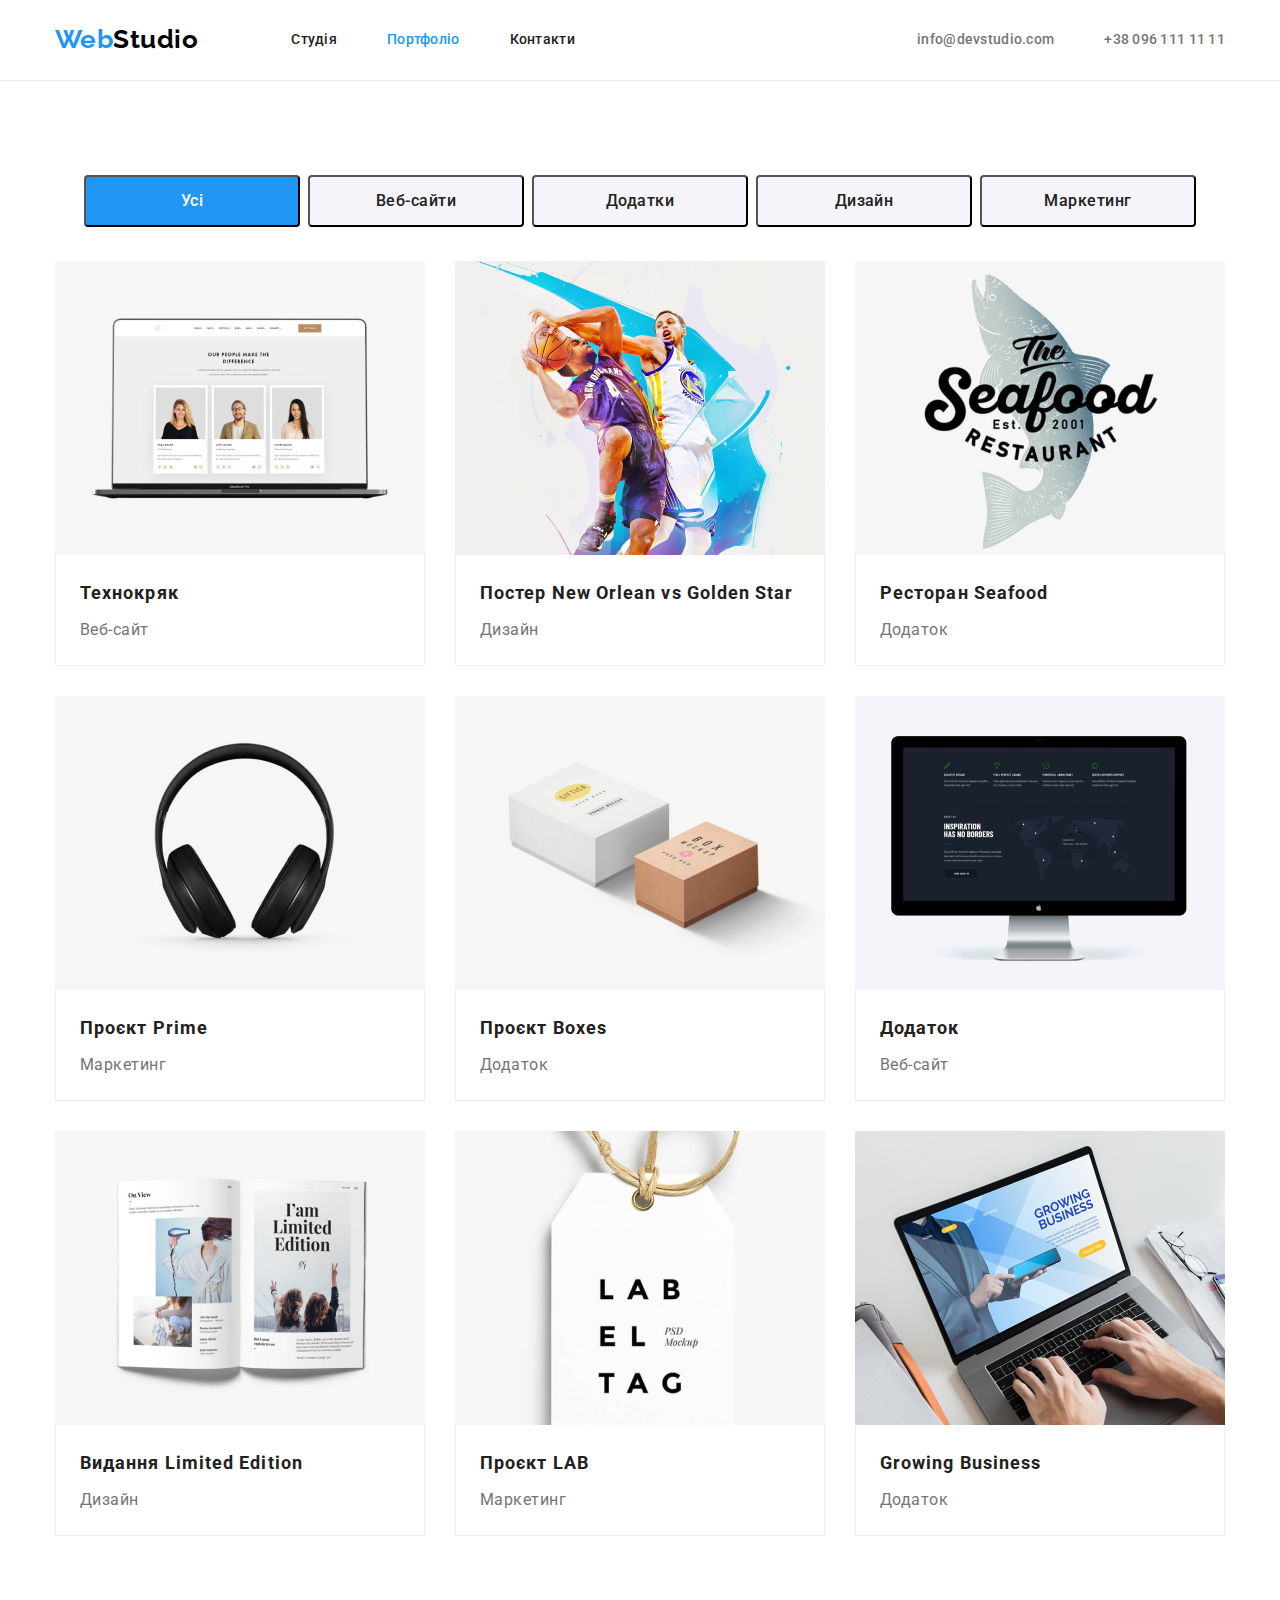
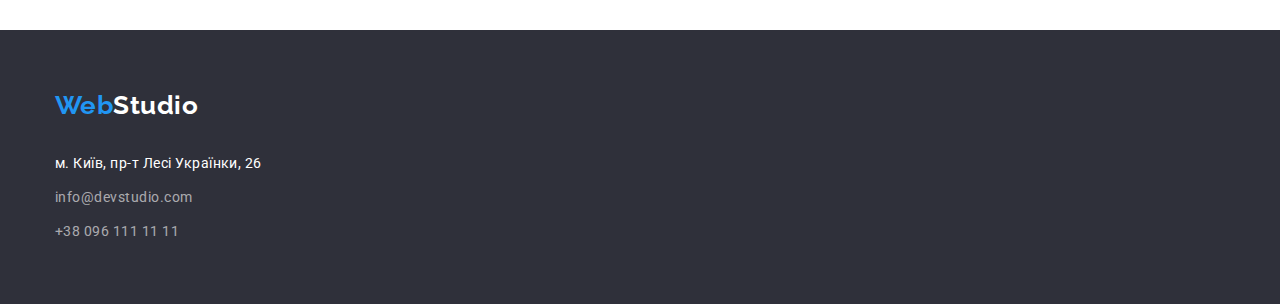
==== portfolio.html @ 1deeca73 "Initial commit" ====
<!DOCTYPE html>
<html lang="en">
  <head>
    <meta charset="UTF-8" />
    <meta http-equiv="X-UA-Compatible" content="IE=edge" />
    <meta name="viewport" content="width=device-width, initial-scale=1.0" />
    <title>WebStudio</title>
    <link
      href="https://fonts.googleapis.com/css2?family=Raleway:wght@700&family=Roboto:wght@400;500;700;900&display=swap"
      rel="stylesheet"
    />
    <link
      rel="stylesheet"
      href="https://cdnjs.cloudflare.com/ajax/libs/modern-normalize/1.1.0/modern-normalize.min.css"
    />
    <link rel="stylesheet" href="./css/styles.css" />
  </head>
  <body>
    <!-- шапка сайту -->
    <header class="page-header">
      <div class="container main-nav">
        <a href="./index.html" class="logo"><span>Web</span>Studio</a>
        <nav>
          <ul class="site-nav">
            <li class="item"><a href="./index.html" class="link">Студія</a></li>
            <li class="item"><a href="./portfolio.html" class="link current">Портфоліо</a></li>
            <li class="item"><a href="" class="link">Контакти</a></li>
          </ul>
        </nav>

        <ul class="auth-nav">
          <li class="item"><a href="info@devstudio.com" class="link">info@devstudio.com</a></li>
          <li class="item"><a href="tel:+380961111111" class="link">+38 096 111 11 11</a></li>
        </ul>
      </div>
    </header>

    <!--основний контент-->
    <main>
      <!-- Наші проекти -->
      <section class="project">
        <div class="container">
          <ul class="button-group">
            <li class="item"><button type=" button" class="primery button">Усі</button></li>
            <li class="item"><button type=" button" class="secondary button">Веб-сайти</button></li>
            <li class="item"><button type=" button" class="secondary button">Додатки</button></li>
            <li class="item"><button type=" button" class="secondary button">Дизайн</button></li>
            <li class="item"><button type=" button" class="secondary button">Маркетинг</button></li>
          </ul>
          <h1 class="visually-hidden">Наші проекти</h1>
          <ul class="portfolio">
            <li class="element">
              <a class="link-image" href="">
                <img src="./images/people.jpg" alt="Ноубук з представниками" width="370" />
                <div class="line">
                  <h2 class="examples">Технокряк</h2>
                  <p class="type">Веб-сайт</p>
                </div>
              </a>
            </li>
            <li class="element">
              <a class="link-image" href="">
                <img src="./images/basketball.jpg" alt="Гравці баскетболу" width="370" />
                <div class="line">
                  <h2 class="examples">Постер New Orlean vs Golden Star</h2>
                  <p class="type">Дизайн</p>
                </div>
              </a>
            </li>
            <li class="element">
              <a class="link-image" href="">
                <img src="./images/seafood.jpg" alt="логотип ресторану" width="370" />
                <div class="line">
                  <h2 class="examples">Ресторан Seafood</h2>
                  <p class="type">Додаток</p>
                </div>
              </a>
            </li>
            <li class="element">
              <a class="link-image" href="">
                <img src="./images/pods.jpg" alt="Навушники" width="370" />
                <div class="line">
                  <h2 class="examples">Проєкт Prime</h2>
                  <p class="type">Маркетинг</p>
                </div>
              </a>
            </li>
            <li class="element">
              <a class="link-image" href="">
                <img src="./images/boxe.jpg" alt="дві коробки різного кольоро" width="370" />
                <div class="line">
                  <h2 class="examples">Проєкт Boxes</h2>
                  <p class="type">Додаток</p>
                </div>
              </a>
            </li>
            <li class="element">
              <a class="link-image" href="">
                <img src="./images/monitor.jpg" alt="Монітор" width="370" />
                <div class="line">
                  <h2 class="examples">Додаток</h2>
                  <p class="type">Веб-сайт</p>
                </div>
              </a>
            </li>
            <li class="element">
              <a class="link-image" href="">
                <img src="./images/magazine.jpg" alt="Журнал" width="370" />
                <div class="line">
                  <h2 class="examples">Видання Limited Edition</h2>
                  <p class="type">Дизайн</p>
                </div>
              </a>
            </li>
            <li class="element">
              <a class="link-image" href="">
                <img src="./images/sticker.jpg" alt="Етикетка" width="370" />
                <div class="line">
                  <h2 class="examples">Проєкт LAB</h2>
                  <p class="type">Маркетинг</p>
                </div>
              </a>
            </li>
            <li class="element">
              <a class="link-image" href="">
                <img src="./images/note.jpg" alt="Людина друкує по клавіатурі" width="370" />
                <div class="line">
                  <h2 class="examples">Growing Business</h2>
                  <p class="type">Додаток</p>
                </div>
              </a>
            </li>
          </ul>
        </div>
      </section>
    </main>

    <!--Футер-->
    <footer>
      <div class="container">
        <a href="./index.html" class="logo"
          ><span class="right-accent">Web</span><span class="left-accent">Studio</span></a
        >

        <address>
          <ul class="navigation">
            <li>
              <a
                class="nav-map"
                href="https://www.google.com/maps/place/бульвар+Лесі+Українки,+26,+Київ,+02000/@50.4263585,30.5368194,17z/data=!4m5!3m4!1s0x40d4cf0e033ecbe9:0x57a4dffefec77da0!8m2!3d50.4265807!4d30.5383858?hl=uk"
                target="_blank"
                rel="noopener noreferrer"
                >м. Київ, пр-т Лесі Українки, 26</a
              >
            </li>
            <li>
              <a class="nav-auth" href="info@devstudio.com">info@devstudio.com</a>
            </li>
            <li>
              <a class="nav-auth" href="+380961111111">+38 096 111 11 11</a>
            </li>
          </ul>
        </address>
      </div>
    </footer>
  </body>
</html>
---- css/styles.css ----
:root {
  --primery-text-color: #757575;
  --title-text-color: #212121;
  --accent-color: #2196f3;
  --primery-bg-color: #ffffff;
  --main-text-color: #ffffff;
}
body {
  background-color: var(--primery-bg-color);
  color: var(--primery-text-color);
  font-family: Roboto, sans-serif;
  letter-spacing: 0.03em;
}

h1,
h2,
h3,
h4,
h5,
h6,
p {
  margin: 0;
}

img {
  display: block;
}

ul {
  list-style: none;
  padding: 0;
  margin: 0;
}

/* logo */
.logo {
  color: #000000;
  font-family: Raleway;
  font-weight: 700;
  font-size: 26px;
  line-height: 1.2;
  text-decoration: none;
}

span {
  color: #2196f3;
}

.container {
  width: 1200px;
  margin-left: auto;
  margin-right: auto;
  padding-left: 15px;
  padding-right: 15px;
}

.page-header {
  border-bottom: 1px solid #ececec;
}

.main-nav {
  display: flex;
  align-items: center;
}

/* site nav */
.site-nav {
  display: flex;
  margin-left: 93px;
}

.site-nav .item {
  /* background-color: tomato; */
}

.site-nav .item + .item {
  margin-left: 50px;
}

/* .site-nav .item:not(:last-child) {
  margin-right: 50px;
} */

.site-nav .link {
  display: block;

  padding-top: 32px;
  padding-bottom: 32px;

  color: var(--title-text-color);
  font-weight: 500;
  font-size: 14px;
  line-height: 1.14;
  letter-spacing: 0.02em;
  text-decoration: none;
}

.site-nav .link:hover,
.site-nav .link:focus {
  color: var(--accent-color);
}

.site-nav .link.current {
  color: var(--accent-color);
}

/* auth-nav */
.auth-nav {
  display: flex;
  margin-left: auto;
}

.auth-nav .item + .item {
  margin-left: 50px;
}

.auth-nav .link {
  display: block;

  padding-top: 32px;
  padding-bottom: 32px;

  color: var(--primery-text-color);

  font-weight: 500;
  font-size: 14px;
  line-height: 1.14;
  letter-spacing: 0.02em;
  text-decoration: none;
}

.auth-nav .link:hover,
.auth-nav .link:focus {
  color: var(--accent-color);
}

/* hero */
.hero-title {
  margin-bottom: 30px;

  color: var(--main-text-color);

  font-weight: 900;
  font-size: 44px;
  line-height: 1.36;
  letter-spacing: 0.06em;
  text-transform: uppercase;
}

.hero {
  padding-top: 200px;
  padding-bottom: 200px;

  background-color: #2f303a;
  text-align: center;
}

/* .section {
  margin-top: 94px;
} */

/* section */
.section-title {
  margin-top: 0;
  margin-bottom: 0;
  padding-top: 94px;
  padding-bottom: 50px;

  color: var(--title-text-color);
  font-weight: 700;
  font-size: 36px;
  line-height: 1.16;
  text-align: center;
}

.visually-hidden {
  position: absolute;
  width: 1px;
  height: 1px;
  margin: -1px;
  border: 0;
  padding: 0;
  white-space: nowrap;
  clip-path: inset(100%);
  clip: rect(0 0 0 0);
  overflow: hidden;
}

/* features */

.features {
  display: flex;
}

.features .item + .item {
  margin-left: 30px;
}

.features .item {
  width: 270px;
}
.features .title {
  margin-top: 0;
  margin-bottom: 10px;

  padding-top: 94px;

  color: var(--title-text-color);
  font-weight: 700;
  font-size: 14px;
  line-height: 1.14;
}

.features .text {
  margin-top: 0;
  margin-bottom: 0;

  font-weight: 400;
  font-size: 14px;
  line-height: 1.71;
}

/* about */

.about {
  display: flex;
}

.about .item + .item {
  margin-left: 30px;
}

/* members */
.members {
  background-color: #f5f4fa;
  margin-top: 94px;
}

/* team */

.team {
  display: flex;
  padding-bottom: 94px;
}

.team .item + .item {
  margin-left: 30px;
}

.team .team-title {
  margin-top: 30px;
  margin-bottom: 0;

  color: var(--title-text-color);
  font-weight: 500;
  font-size: 16px;
  line-height: 1.19;

  text-align: center;
}

.team .proff {
  margin-top: 10px;
  margin-bottom: 0;

  font-weight: 400;
  font-size: 16px;
  line-height: 1.9;

  text-align: center;
}

/* button */
.button {
  display: inline-block;
  padding: 11px 32px;
  min-width: 216px;

  text-align: center;
  border-radius: 4px;
  color: var(--main-text-color);
  cursor: pointer;
}

.main.button:hover,
.main.button:focus {
  color: #000000;
  background-color: #188ce8;
}

.main.button {
  background-color: var(--accent-color);

  font-family: inherit;
  font-weight: 700;
  font-size: 16px;
  line-height: 1.9;
  letter-spacing: 0.06em;
}

/* footer */

/* футер */
footer {
  background-color: #2f303a;

  padding-top: 60px;
  padding-bottom: 60px;

  font-weight: 400;
  font-size: 14px;
  line-height: 1.71;
}

.logo-footer {
  color: #ffffff;

  font-family: Raleway;
  font-weight: 700;
  font-size: 26px;
  line-height: 1.2;
  text-decoration: none;
}

.right-accent {
  color: #2196f3;
}

.left-accent {
  color: #ffffff;
}

.nav-map:hover,
.nav-map:focus {
  color: var(--accent-color);
}

.navigation .nav-map {
  display: inline-block;

  margin-top: 30px;
  margin-bottom: 0;

  font-style: normal;
  font-weight: 400;
  font-size: 14px;
  line-height: 1.71;

  color: #ffffff;
  text-decoration: none;
}

.navigation .nav-auth {
  display: inline-block;

  margin-top: 10px;
  margin-bottom: 0;

  font-style: normal;
  font-weight: 400;
  font-size: 14px;
  line-height: 1.71;

  color: rgba(255, 255, 255, 0.6);
  text-decoration: none;
}
.nav-map:hover,
.nav-map:focus {
  color: var(--accent-color);
}

.nav-auth:hover,
.nav-auth:focus {
  color: var(--accent-color);
}

/* стилі для portfolio */

.button-group {
  display: flex;
  padding-bottom: 34px;
  justify-content: center;
}

.button-group .item + .item {
  margin-left: 8px;
}

.primery.button {
  background-color: var(--accent-color);
  font-family: inherit;
  font-weight: 500;
  font-size: 16px;
  line-height: 1.62;

  letter-spacing: 0.03em;
}

.secondary.button {
  background-color: #f5f4fa;
  font-weight: 500;
  font-size: 16px;
  line-height: 1.62;

  letter-spacing: 0.03em;

  color: var(--title-text-color);
}

.primery.button:hover,
.primery.button:focus {
  color: #000000;
}

.secondary.button:hover,
.secondary.button:focus {
  background-color: var(--accent-color);
  color: #ffffff;
}

.project {
  padding-top: 94px;
}

.project .examples {
  margin-top: 0;

  color: var(--title-text-color);

  font-weight: 700;
  font-size: 18px;
  line-height: 2;

  letter-spacing: 0.06em;
}

.project .type {
  margin-top: 4px;
  margin-bottom: 0;

  font-weight: 400;
  font-size: 16px;
  line-height: 1.88;

  color: #757575;
}

.link-image {
  text-decoration: none;
}

.portfolio {
  display: flex;
  flex-wrap: wrap;
  padding-bottom: 94px;
}

.element {
  width: 370px;

  margin-right: 30px;
  margin-bottom: 30px;
  justify-content: space-between;
}

.element:nth-child(3n) {
  margin-right: 0;
}

.element:nth-last-child(-n + 3) {
  margin-bottom: 0;
}

.line {
  padding-top: 20px;
  padding-bottom: 20px;
  padding-right: 24px;
  padding-left: 24px;

  border: 1px solid #eeeeee;
  border-top: none;
}
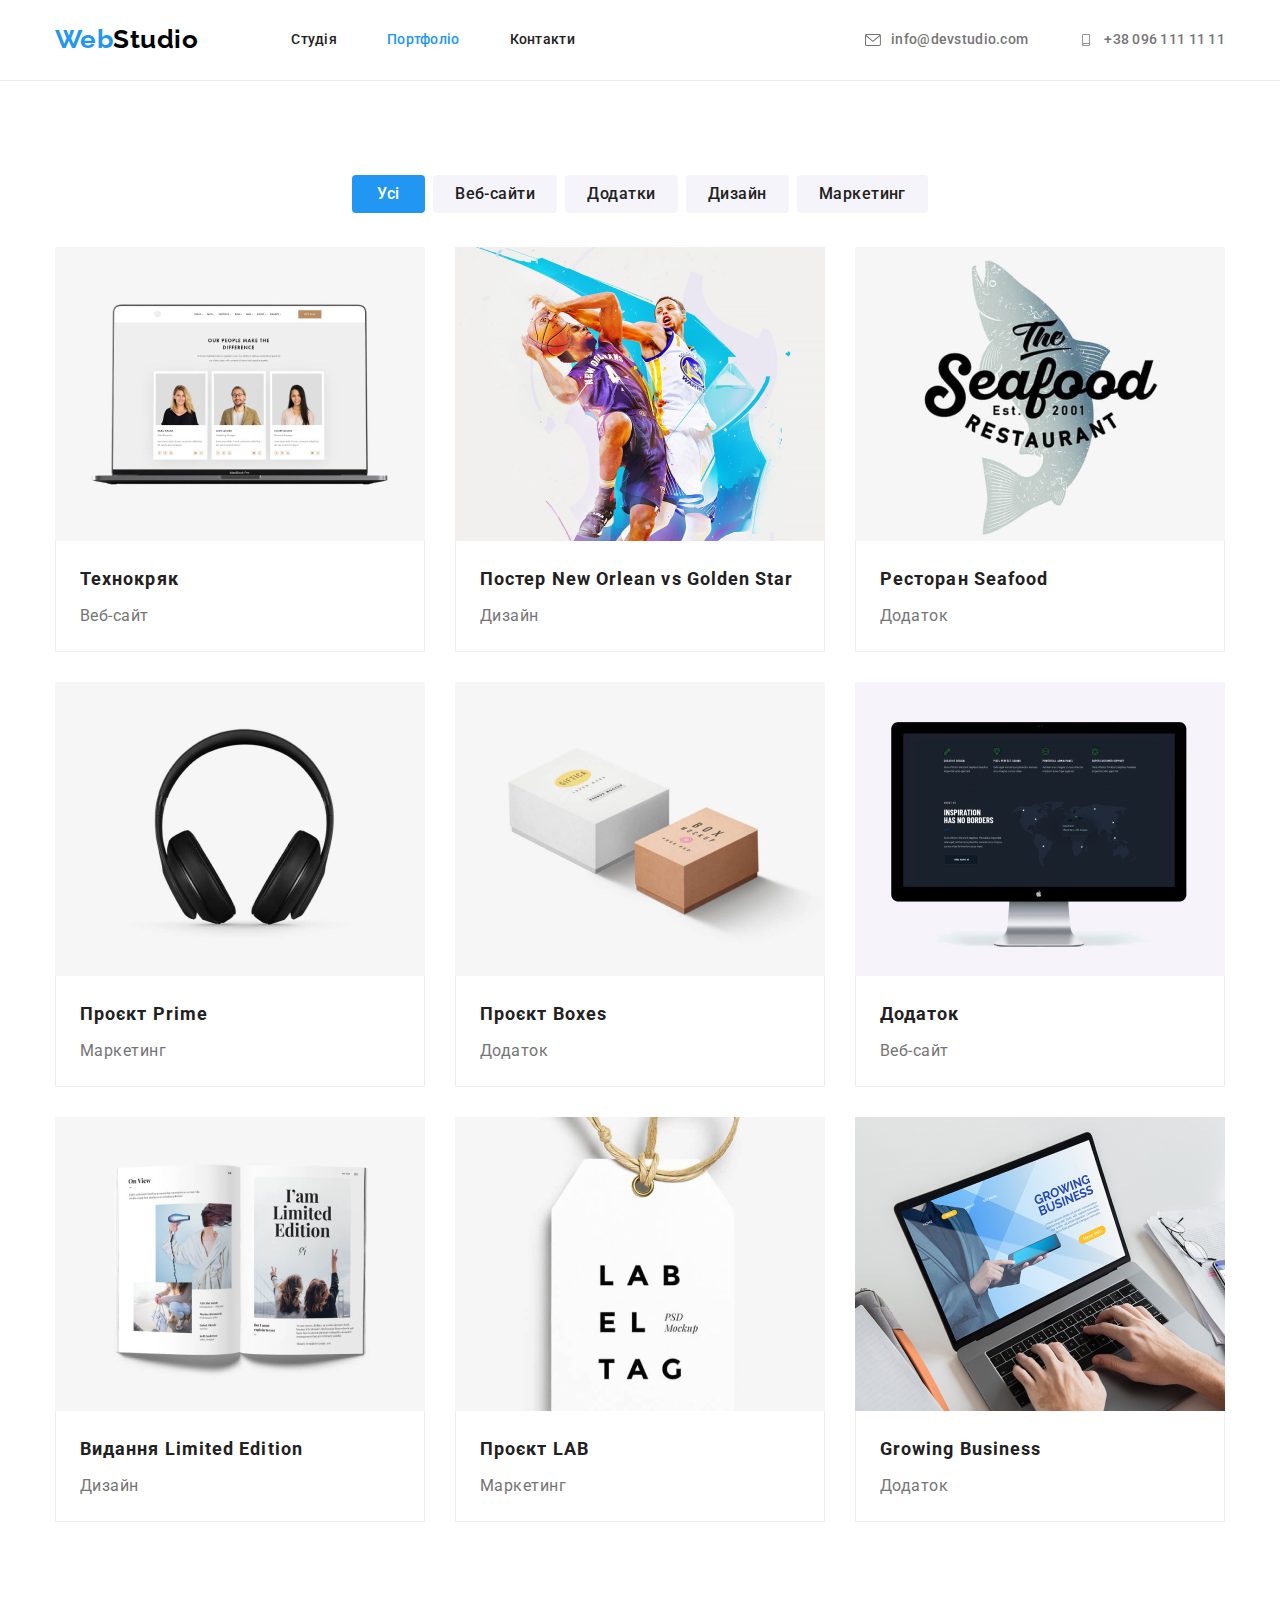
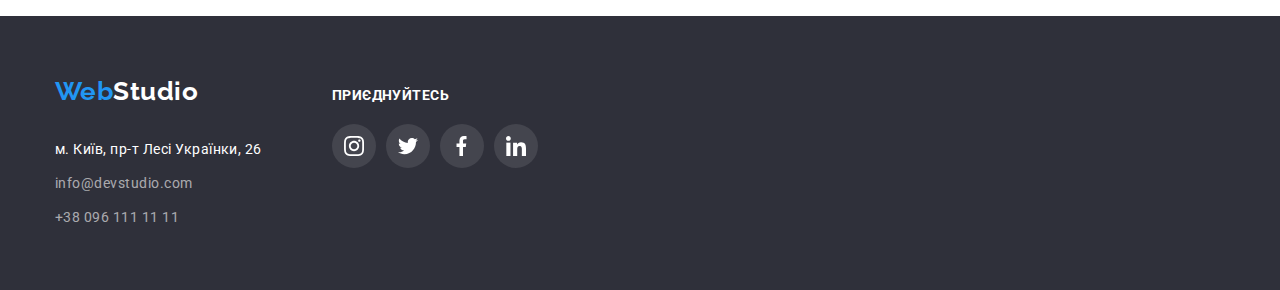
==== commit 540fd371: "add icon styles" ====
--- a/portfolio.html
+++ b/portfolio.html
@@ -29,9 +29,23 @@
         </nav>
 
         <ul class="auth-nav">
-          <li class="item"><a href="info@devstudio.com" class="link">info@devstudio.com</a></li>
-          <li class="item"><a href="tel:+380961111111" class="link">+38 096 111 11 11</a></li>
-        </ul>
+          <li class="item">
+            <a class="link" href="info@devstudio.com">
+              <svg class="auth-icon" width="16" height="12">
+                <use href="./images/symbol-defs.svg#icon-envelope"></use>
+              </svg>
+              info@devstudio.com
+            </a>
+          </li>
+          <li class="item">
+            <a class="link" href="tel:+380961111111">
+              <svg class="auth-icon" width="16" height="12">
+                <use href="./images/symbol-defs.svg#icon-smartphone"></use>
+              </svg>
+              +38 096 111 11 11
+            </a>
+          </li>
+        </ul> 
       </div>
     </header>
 
@@ -40,6 +54,7 @@
       <!-- Наші проекти -->
       <section class="project">
         <div class="container">
+          <h1 class="visually-hidden">Наші проекти</h1>
           <ul class="button-group">
             <li class="item"><button type=" button" class="primery button">Усі</button></li>
             <li class="item"><button type=" button" class="secondary button">Веб-сайти</button></li>
@@ -47,7 +62,6 @@
             <li class="item"><button type=" button" class="secondary button">Дизайн</button></li>
             <li class="item"><button type=" button" class="secondary button">Маркетинг</button></li>
           </ul>
-          <h1 class="visually-hidden">Наші проекти</h1>
           <ul class="portfolio">
             <li class="element">
               <a class="link-image" href="">
@@ -136,12 +150,12 @@
     </main>
 
     <!--Футер-->
-    <footer>
-      <div class="container">
-        <a href="./index.html" class="logo"
+     <footer>
+      <div class="container footer-wrapper">
+        <div>
+          <a href="./index.html" class="logo"
           ><span class="right-accent">Web</span><span class="left-accent">Studio</span></a
         >
-
         <address>
           <ul class="navigation">
             <li>
@@ -160,6 +174,65 @@
               <a class="nav-auth" href="+380961111111">+38 096 111 11 11</a>
             </li>
           </ul>
+        </div>
+
+          <div class="container-join">
+            <p class="text-join">Приєднуйтесь</p>
+            <ul class="join-list">
+                <li>
+                  <a
+                    class="join-link list"
+                    href="https://instagram.com"
+                    target="_blank"
+                    rel="noopener noreferrer"
+                    aria-label="Instagram"
+                  >
+                    <svg class="join-icon" width="20" height="20">
+                      <use href="./images/symbol-defs.svg#icon-instagram"></use>
+                    </svg>
+                  </a>
+                </li>
+                <li>
+                  <a
+                    class="join-link list"
+                    href="https://twitter.com"
+                    target="_blank"
+                    rel="noopener noreferrer"
+                    aria-label="Twitter"
+                  >
+                    <svg class="join-icon" width="20" height="20">
+                      <use href="./images/symbol-defs.svg#icon-twitter"></use>
+                    </svg>
+                  </a>
+                </li>
+                <li>
+                  <a
+                    class="join-link list"
+                    href="https://www.facebook.com"
+                    target="_blank"
+                    rel="noopener noreferrer"
+                    aria-label="Facebook"
+                  >
+                    <svg class="join-icon" width="20" height="20">
+                      <use href="./images/symbol-defs.svg#icon-Vector"></use>
+                    </svg>
+                  </a>
+                </li>
+                <li>
+                  <a
+                    class="join-link list"
+                    href="https://www.linkedin.com"
+                    target="_blank"
+                    rel="noopener noreferrer"
+                    aria-label="Facebook"
+                  >
+                    <svg class="join-icon" width="20" height="20">
+                      <use href="./images/symbol-defs.svg#icon-linkedin"></use>
+                    </svg>
+                  </a>
+                </li>
+              </ul>
+          </div>
         </address>
       </div>
     </footer>
--- a/css/styles.css
+++ b/css/styles.css
@@ -69,10 +69,6 @@
   margin-left: 93px;
 }
 
-.site-nav .item {
-  /* background-color: tomato; */
-}
-
 .site-nav .item + .item {
   margin-left: 50px;
 }
@@ -115,7 +111,7 @@
 }
 
 .auth-nav .link {
-  display: block;
+  display: flex;
 
   padding-top: 32px;
   padding-bottom: 32px;
@@ -127,6 +123,13 @@
   line-height: 1.14;
   letter-spacing: 0.02em;
   text-decoration: none;
+  align-items: center;
+}
+
+.auth-icon {
+  fill: currentColor;
+  cursor: pointer;
+  margin-right: 10px;
 }
 
 .auth-nav .link:hover,
@@ -137,9 +140,12 @@
 /* hero */
 .hero-title {
   margin-bottom: 30px;
+  margin-left: auto;
+  margin-right: auto;
+  width: 696px;
 
   color: var(--main-text-color);
-
+  min-width: 696px;
   font-weight: 900;
   font-size: 44px;
   line-height: 1.36;
@@ -148,23 +154,33 @@
 }
 
 .hero {
+  max-width: 1600px;
+  height: 600px;
+
+  margin-left: auto;
+  margin-right: auto;
   padding-top: 200px;
   padding-bottom: 200px;
 
-  background-color: #2f303a;
+  background-image: linear-gradient(to right, rgba(0, 0, 0, 0.4), rgba(0, 0, 0, 0.4)),
+    url(../images/bgfn.jpg);
+  background-size: cover;
+  background-position: center;
+  background-repeat: no-repeat;
+
+  background-color: #c4c4c4;
   text-align: center;
 }
 
-/* .section {
-  margin-top: 94px;
-} */
+.section {
+  padding-top: 94px;
+  padding-bottom: 94px;
+}
 
 /* section */
 .section-title {
   margin-top: 0;
-  margin-bottom: 0;
-  padding-top: 94px;
-  padding-bottom: 50px;
+  margin-bottom: 50px;
 
   color: var(--title-text-color);
   font-weight: 700;
@@ -187,24 +203,44 @@
 }
 
 /* features */
+.benefits {
+  padding-bottom: 0;
+}
 
 .features {
   display: flex;
 }
 
-.features .item + .item {
+.container-icon {
+  display: flex;
+  width: 270px;
+  height: 120px;
+  margin-top: 0;
+  margin-bottom: 30px;
+
+  background-color: #f5f4fa;
+  border-radius: 4px;
+  align-items: center;
+}
+
+.icon-features {
+  width: 70px;
+  height: 70px;
+  margin-right: 100px;
+  margin-left: 100px;
+}
+
+.features .item-features + .item-features {
   margin-left: 30px;
 }
 
-.features .item {
+.features .item-features {
   width: 270px;
 }
 .features .title {
   margin-top: 0;
   margin-bottom: 10px;
 
-  padding-top: 94px;
-
   color: var(--title-text-color);
   font-weight: 700;
   font-size: 14px;
@@ -226,25 +262,33 @@
   display: flex;
 }
 
-.about .item + .item {
+.about .item-descr + .item-descr {
   margin-left: 30px;
 }
 
 /* members */
 .members {
   background-color: #f5f4fa;
-  margin-top: 94px;
+  padding-top: 94px;
+  padding-bottom: 94px;
 }
 
 /* team */
 
 .team {
   display: flex;
-  padding-bottom: 94px;
-}
-
-.team .item + .item {
+}
+
+.team .item-people + .item-people {
   margin-left: 30px;
+}
+
+.item-people {
+  height: 428px;
+  background-color: #fff;
+  box-shadow: 0px 1px 3px rgba(0, 0, 0, 0.12), 0px 1px 1px rgba(0, 0, 0, 0.14),
+    0px 2px 1px rgba(0, 0, 0, 0.2);
+  border-radius: 0px 0px 4px 4px;
 }
 
 .team .team-title {
@@ -270,16 +314,49 @@
   text-align: center;
 }
 
+.socials-list {
+  display: flex;
+  justify-content: center;
+  align-items: center;
+  gap: 10px;
+}
+
+.socials-link {
+  display: flex;
+  align-items: center;
+  justify-content: center;
+
+  width: 44px;
+  height: 44px;
+
+  border-radius: 50%;
+  background-color: #fff;
+}
+
+.socials-icon {
+  fill: #afb1b8;
+}
+
+.socials-link:hover,
+.socials-link:focus {
+  background-color: var(--accent-color);
+}
+
+.socials-link:hover .socials-icon {
+  fill: #fff;
+}
+
 /* button */
 .button {
   display: inline-block;
-  padding: 11px 32px;
-  min-width: 216px;
+  padding: 6px 22px;
+  min-width: 73px;
 
   text-align: center;
   border-radius: 4px;
   color: var(--main-text-color);
   cursor: pointer;
+  border: none;
 }
 
 .main.button:hover,
@@ -298,6 +375,43 @@
   letter-spacing: 0.06em;
 }
 
+/* Постійні клієнти */
+
+.regular-customers {
+  display: flex;
+  justify-content: center;
+  align-items: center;
+  gap: 30px;
+}
+
+.regular-icon {
+  display: flex;
+  align-items: center;
+  justify-content: center;
+
+  width: 170px;
+  height: 92px;
+
+  color: #afb1b8;
+
+  border: 1px solid #afb1b8;
+  border-radius: 4px;
+}
+
+.regular-icon {
+  fill: #afb1b8;
+}
+
+.regular-icon:hover,
+.regular-icon:focus {
+  color: var(--accent-color);
+  border-color: var(--accent-color);
+}
+
+.customers-icon {
+  fill: currentColor;
+}
+
 /* footer */
 
 /* футер */
@@ -372,6 +486,55 @@
 .nav-auth:hover,
 .nav-auth:focus {
   color: var(--accent-color);
+}
+
+/* приєднайся */
+
+.footer-wrapper {
+  display: flex;
+  align-items: baseline;
+}
+
+.container-join {
+  margin-left: 70px;
+}
+
+.text-join {
+  font-style: normal;
+  font-weight: 700;
+  font-size: 14px;
+  line-height: 1.14;
+  letter-spacing: 0.03em;
+  text-transform: uppercase;
+
+  padding-bottom: 20px;
+
+  color: #ffffff;
+}
+
+.join-link {
+  display: flex;
+  align-items: center;
+  justify-content: center;
+
+  width: 44px;
+  height: 44px;
+
+  border-radius: 50%;
+  background: rgba(255, 255, 255, 0.1);
+}
+
+.join-list {
+  display: flex;
+  gap: 10px;
+}
+
+.join-icon {
+  fill: #fff;
+}
+
+.join-link:hover {
+  background-color: var(--accent-color);
 }
 
 /* стилі для portfolio */
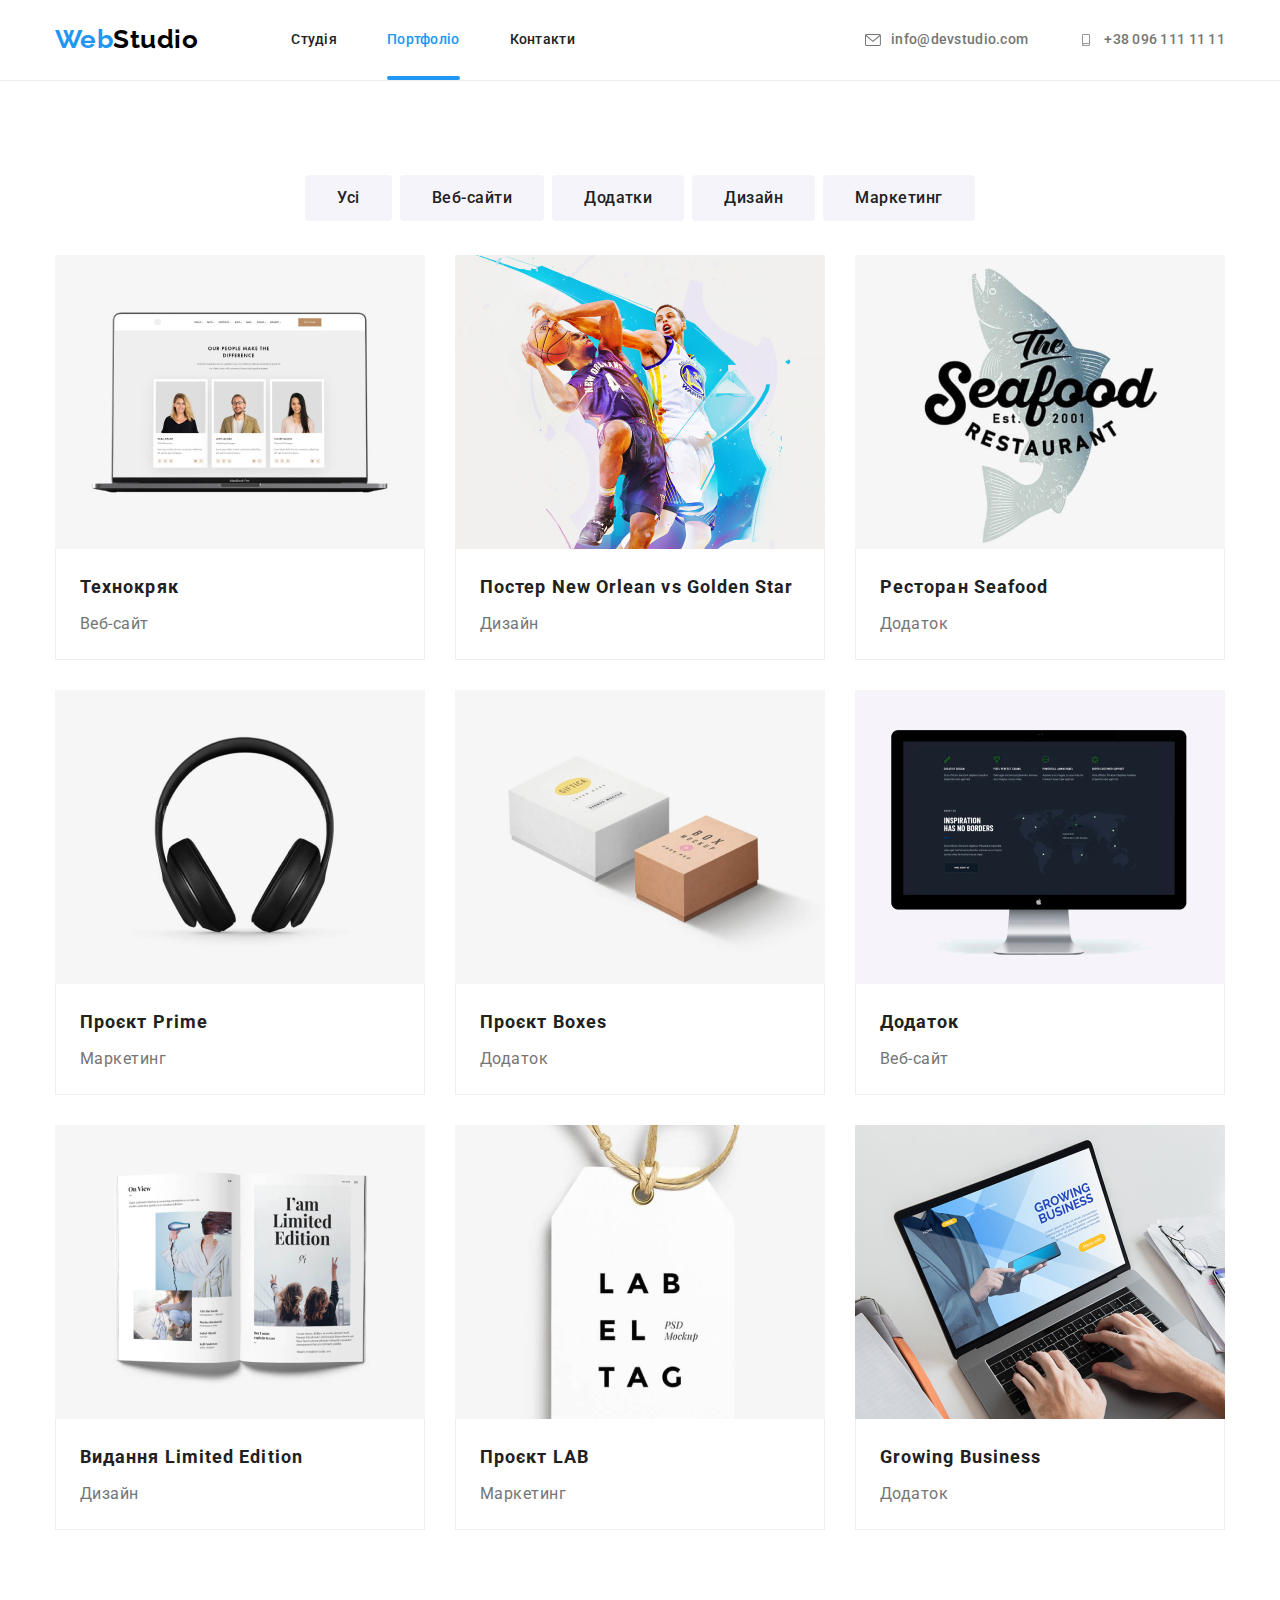
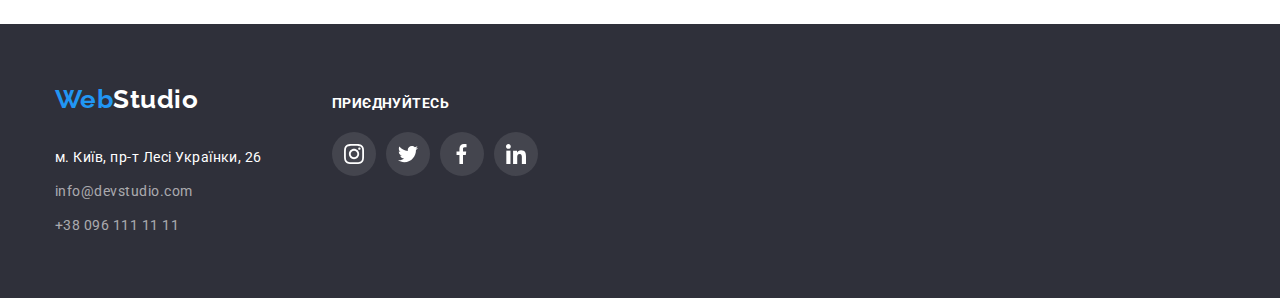
==== commit b5b19bbc: "add positions and animations styles" ====
--- a/portfolio.html
+++ b/portfolio.html
@@ -22,9 +22,15 @@
         <a href="./index.html" class="logo"><span>Web</span>Studio</a>
         <nav>
           <ul class="site-nav">
-            <li class="item"><a href="./index.html" class="link">Студія</a></li>
-            <li class="item"><a href="./portfolio.html" class="link current">Портфоліо</a></li>
-            <li class="item"><a href="" class="link">Контакти</a></li>
+            <li class="item">
+              <a href="./index.html" class="nav-link">Студія</a>
+            </li>
+            <li class="item">
+              <a href="./portfolio.html" class="nav-link current">Портфоліо</a>
+            </li>
+            <li class="item">
+              <a href="" class="nav-link">Контакти</a>
+            </li>
           </ul>
         </nav>
 
@@ -45,7 +51,7 @@
               +38 096 111 11 11
             </a>
           </li>
-        </ul> 
+        </ul>
       </div>
     </header>
 
@@ -57,15 +63,22 @@
           <h1 class="visually-hidden">Наші проекти</h1>
           <ul class="button-group">
             <li class="item"><button type=" button" class="primery button">Усі</button></li>
-            <li class="item"><button type=" button" class="secondary button">Веб-сайти</button></li>
-            <li class="item"><button type=" button" class="secondary button">Додатки</button></li>
-            <li class="item"><button type=" button" class="secondary button">Дизайн</button></li>
-            <li class="item"><button type=" button" class="secondary button">Маркетинг</button></li>
+            <li class="item"><button type=" button" class="primery button">Веб-сайти</button></li>
+            <li class="item"><button type=" button" class="primery button">Додатки</button></li>
+            <li class="item"><button type=" button" class="primery button">Дизайн</button></li>
+            <li class="item"><button type=" button" class="primery button">Маркетинг</button></li>
           </ul>
           <ul class="portfolio">
             <li class="element">
               <a class="link-image" href="">
-                <img src="./images/people.jpg" alt="Ноубук з представниками" width="370" />
+                <div class="portfolio-thumb">
+                  <img src="./images/people.jpg" alt="Ноубук з представниками" width="370" />
+                  <p class="text-port">
+                    Ресурс пропонує комплексні пропозиції з різним рівнем функціоналу та сервісів.
+                    Все це дозволить відвідувачу отримати вичерпні відомості про компанію чи
+                    приватну особу.
+                  </p>
+                </div>
                 <div class="line">
                   <h2 class="examples">Технокряк</h2>
                   <p class="type">Веб-сайт</p>
@@ -74,7 +87,17 @@
             </li>
             <li class="element">
               <a class="link-image" href="">
-                <img src="./images/basketball.jpg" alt="Гравці баскетболу" width="370" />
+                <div class="portfolio-thumb">
+                  <img src="./images/basketball.jpg" alt="Гравці баскетболу" width="370" />
+                  <div class="portfolio-descr">
+                    <p class="text-port">
+                      Ресурс пропонує комплексні пропозиції з різним рівнем функціоналу та сервісів.
+                      Все це дозволить відвідувачу отримати вичерпні відомості про компанію чи
+                      приватну особу.
+                    </p>
+                  </div>
+                </div>
+
                 <div class="line">
                   <h2 class="examples">Постер New Orlean vs Golden Star</h2>
                   <p class="type">Дизайн</p>
@@ -83,7 +106,16 @@
             </li>
             <li class="element">
               <a class="link-image" href="">
-                <img src="./images/seafood.jpg" alt="логотип ресторану" width="370" />
+                <div class="portfolio-thumb">
+                  <img src="./images/seafood.jpg" alt="логотип ресторану" width="370" />
+                  <div class="portfolio-descr">
+                    <p class="text-port">
+                      Ресурс пропонує комплексні пропозиції з різним рівнем функціоналу та сервісів.
+                      Все це дозволить відвідувачу отримати вичерпні відомості про компанію чи
+                      приватну особу.
+                    </p>
+                  </div>
+                </div>
                 <div class="line">
                   <h2 class="examples">Ресторан Seafood</h2>
                   <p class="type">Додаток</p>
@@ -92,7 +124,16 @@
             </li>
             <li class="element">
               <a class="link-image" href="">
-                <img src="./images/pods.jpg" alt="Навушники" width="370" />
+                <div class="portfolio-thumb">
+                  <img src="./images/pods.jpg" alt="Навушники" width="370" />
+                  <div class="portfolio-descr">
+                    <p class="text-port">
+                      Ресурс пропонує комплексні пропозиції з різним рівнем функціоналу та сервісів.
+                      Все це дозволить відвідувачу отримати вичерпні відомості про компанію чи
+                      приватну особу.
+                    </p>
+                  </div>
+                </div>
                 <div class="line">
                   <h2 class="examples">Проєкт Prime</h2>
                   <p class="type">Маркетинг</p>
@@ -101,7 +142,16 @@
             </li>
             <li class="element">
               <a class="link-image" href="">
-                <img src="./images/boxe.jpg" alt="дві коробки різного кольоро" width="370" />
+                <div class="portfolio-thumb">
+                  <img src="./images/boxe.jpg" alt="дві коробки різного кольоро" width="370" />
+                  <div class="portfolio-descr">
+                    <p class="text-port">
+                      Ресурс пропонує комплексні пропозиції з різним рівнем функціоналу та сервісів.
+                      Все це дозволить відвідувачу отримати вичерпні відомості про компанію чи
+                      приватну особу.
+                    </p>
+                  </div>
+                </div>
                 <div class="line">
                   <h2 class="examples">Проєкт Boxes</h2>
                   <p class="type">Додаток</p>
@@ -110,7 +160,16 @@
             </li>
             <li class="element">
               <a class="link-image" href="">
-                <img src="./images/monitor.jpg" alt="Монітор" width="370" />
+                <div class="portfolio-thumb">
+                  <img src="./images/monitor.jpg" alt="Монітор" width="370" />
+                  <div class="portfolio-descr">
+                    <p class="text-port">
+                      Ресурс пропонує комплексні пропозиції з різним рівнем функціоналу та сервісів.
+                      Все це дозволить відвідувачу отримати вичерпні відомості про компанію чи
+                      приватну особу.
+                    </p>
+                  </div>
+                </div>
                 <div class="line">
                   <h2 class="examples">Додаток</h2>
                   <p class="type">Веб-сайт</p>
@@ -119,7 +178,16 @@
             </li>
             <li class="element">
               <a class="link-image" href="">
-                <img src="./images/magazine.jpg" alt="Журнал" width="370" />
+                <div class="portfolio-thumb">
+                  <img src="./images/magazine.jpg" alt="Журнал" width="370" />
+                  <div class="portfolio-descr">
+                    <p class="text-port">
+                      Ресурс пропонує комплексні пропозиції з різним рівнем функціоналу та сервісів.
+                      Все це дозволить відвідувачу отримати вичерпні відомості про компанію чи
+                      приватну особу.
+                    </p>
+                  </div>
+                </div>
                 <div class="line">
                   <h2 class="examples">Видання Limited Edition</h2>
                   <p class="type">Дизайн</p>
@@ -128,7 +196,16 @@
             </li>
             <li class="element">
               <a class="link-image" href="">
-                <img src="./images/sticker.jpg" alt="Етикетка" width="370" />
+                <div class="portfolio-thumb">
+                  <img src="./images/sticker.jpg" alt="Етикетка" width="370" />
+                  <div class="portfolio-descr">
+                    <p class="text-port">
+                      Ресурс пропонує комплексні пропозиції з різним рівнем функціоналу та сервісів.
+                      Все це дозволить відвідувачу отримати вичерпні відомості про компанію чи
+                      приватну особу.
+                    </p>
+                  </div>
+                </div>
                 <div class="line">
                   <h2 class="examples">Проєкт LAB</h2>
                   <p class="type">Маркетинг</p>
@@ -137,7 +214,16 @@
             </li>
             <li class="element">
               <a class="link-image" href="">
-                <img src="./images/note.jpg" alt="Людина друкує по клавіатурі" width="370" />
+                <div class="portfolio-thumb">
+                  <img src="./images/note.jpg" alt="Людина друкує по клавіатурі" width="370" />
+                  <div class="portfolio-descr">
+                    <p class="text-port">
+                      Ресурс пропонує комплексні пропозиції з різним рівнем функціоналу та сервісів.
+                      Все це дозволить відвідувачу отримати вичерпні відомості про компанію чи
+                      приватну особу.
+                    </p>
+                  </div>
+                </div>
                 <div class="line">
                   <h2 class="examples">Growing Business</h2>
                   <p class="type">Додаток</p>
@@ -150,90 +236,90 @@
     </main>
 
     <!--Футер-->
-     <footer>
+    <footer>
       <div class="container footer-wrapper">
         <div>
           <a href="./index.html" class="logo"
-          ><span class="right-accent">Web</span><span class="left-accent">Studio</span></a
-        >
-        <address>
-          <ul class="navigation">
+            ><span class="right-accent">Web</span><span class="left-accent">Studio</span></a
+          >
+          <address>
+            <ul class="navigation">
+              <li>
+                <a
+                  class="nav-map"
+                  href="https://www.google.com/maps/place/бульвар+Лесі+Українки,+26,+Київ,+02000/@50.4263585,30.5368194,17z/data=!4m5!3m4!1s0x40d4cf0e033ecbe9:0x57a4dffefec77da0!8m2!3d50.4265807!4d30.5383858?hl=uk"
+                  target="_blank"
+                  rel="noopener noreferrer"
+                  >м. Київ, пр-т Лесі Українки, 26</a
+                >
+              </li>
+              <li>
+                <a class="nav-auth" href="info@devstudio.com">info@devstudio.com</a>
+              </li>
+              <li>
+                <a class="nav-auth" href="+380961111111">+38 096 111 11 11</a>
+              </li>
+            </ul>
+          </address>
+        </div>
+
+        <div class="container-join">
+          <p class="text-join">Приєднуйтесь</p>
+          <ul class="join-list">
             <li>
               <a
-                class="nav-map"
-                href="https://www.google.com/maps/place/бульвар+Лесі+Українки,+26,+Київ,+02000/@50.4263585,30.5368194,17z/data=!4m5!3m4!1s0x40d4cf0e033ecbe9:0x57a4dffefec77da0!8m2!3d50.4265807!4d30.5383858?hl=uk"
+                class="join-link list"
+                href="https://instagram.com"
                 target="_blank"
                 rel="noopener noreferrer"
-                >м. Київ, пр-т Лесі Українки, 26</a
+                aria-label="Instagram"
               >
+                <svg class="join-icon" width="20" height="20">
+                  <use href="./images/symbol-defs.svg#icon-instagram"></use>
+                </svg>
+              </a>
             </li>
             <li>
-              <a class="nav-auth" href="info@devstudio.com">info@devstudio.com</a>
+              <a
+                class="join-link list"
+                href="https://twitter.com"
+                target="_blank"
+                rel="noopener noreferrer"
+                aria-label="Twitter"
+              >
+                <svg class="join-icon" width="20" height="20">
+                  <use href="./images/symbol-defs.svg#icon-twitter"></use>
+                </svg>
+              </a>
             </li>
             <li>
-              <a class="nav-auth" href="+380961111111">+38 096 111 11 11</a>
+              <a
+                class="join-link list"
+                href="https://www.facebook.com"
+                target="_blank"
+                rel="noopener noreferrer"
+                aria-label="Facebook"
+              >
+                <svg class="join-icon" width="20" height="20">
+                  <use href="./images/symbol-defs.svg#icon-Vector"></use>
+                </svg>
+              </a>
+            </li>
+            <li>
+              <a
+                class="join-link list"
+                href="https://www.linkedin.com"
+                target="_blank"
+                rel="noopener noreferrer"
+                aria-label="Facebook"
+              >
+                <svg class="join-icon" width="20" height="20">
+                  <use href="./images/symbol-defs.svg#icon-linkedin"></use>
+                </svg>
+              </a>
             </li>
           </ul>
         </div>
-
-          <div class="container-join">
-            <p class="text-join">Приєднуйтесь</p>
-            <ul class="join-list">
-                <li>
-                  <a
-                    class="join-link list"
-                    href="https://instagram.com"
-                    target="_blank"
-                    rel="noopener noreferrer"
-                    aria-label="Instagram"
-                  >
-                    <svg class="join-icon" width="20" height="20">
-                      <use href="./images/symbol-defs.svg#icon-instagram"></use>
-                    </svg>
-                  </a>
-                </li>
-                <li>
-                  <a
-                    class="join-link list"
-                    href="https://twitter.com"
-                    target="_blank"
-                    rel="noopener noreferrer"
-                    aria-label="Twitter"
-                  >
-                    <svg class="join-icon" width="20" height="20">
-                      <use href="./images/symbol-defs.svg#icon-twitter"></use>
-                    </svg>
-                  </a>
-                </li>
-                <li>
-                  <a
-                    class="join-link list"
-                    href="https://www.facebook.com"
-                    target="_blank"
-                    rel="noopener noreferrer"
-                    aria-label="Facebook"
-                  >
-                    <svg class="join-icon" width="20" height="20">
-                      <use href="./images/symbol-defs.svg#icon-Vector"></use>
-                    </svg>
-                  </a>
-                </li>
-                <li>
-                  <a
-                    class="join-link list"
-                    href="https://www.linkedin.com"
-                    target="_blank"
-                    rel="noopener noreferrer"
-                    aria-label="Facebook"
-                  >
-                    <svg class="join-icon" width="20" height="20">
-                      <use href="./images/symbol-defs.svg#icon-linkedin"></use>
-                    </svg>
-                  </a>
-                </li>
-              </ul>
-          </div>
-        </address>
       </div>
     </footer>
   </body>
--- a/css/styles.css
+++ b/css/styles.css
@@ -77,8 +77,10 @@
   margin-right: 50px;
 } */
 
-.site-nav .link {
+.site-nav .nav-link {
   display: block;
+
+  position: relative;
 
   padding-top: 32px;
   padding-bottom: 32px;
@@ -89,15 +91,31 @@
   line-height: 1.14;
   letter-spacing: 0.02em;
   text-decoration: none;
-}
-
-.site-nav .link:hover,
-.site-nav .link:focus {
+
+  transition: color 250ms cubic-bezier(0.4, 0, 0.2, 1);
+}
+
+.site-nav .nav-link:hover,
+.site-nav .nav-link:focus {
   color: var(--accent-color);
 }
 
-.site-nav .link.current {
+.site-nav .nav-link.current {
   color: var(--accent-color);
+}
+
+.nav-link.current::after {
+  content: '';
+  position: absolute;
+  bottom: 0;
+  left: 0;
+
+  display: block;
+  width: 100%;
+  height: 4px;
+  border-radius: 2px;
+
+  background: var(--accent-color);
 }
 
 /* auth-nav */
@@ -124,6 +142,8 @@
   letter-spacing: 0.02em;
   text-decoration: none;
   align-items: center;
+
+  transition: color 250ms cubic-bezier(0.4, 0, 0.2, 1);
 }
 
 .auth-icon {
@@ -155,8 +175,6 @@
 
 .hero {
   max-width: 1600px;
-  height: 600px;
-
   margin-left: auto;
   margin-right: auto;
   padding-top: 200px;
@@ -190,6 +208,7 @@
 }
 
 .visually-hidden {
+  content: '';
   position: absolute;
   width: 1px;
   height: 1px;
@@ -213,7 +232,6 @@
 
 .container-icon {
   display: flex;
-  width: 270px;
   height: 120px;
   margin-top: 0;
   margin-bottom: 30px;
@@ -221,13 +239,7 @@
   background-color: #f5f4fa;
   border-radius: 4px;
   align-items: center;
-}
-
-.icon-features {
-  width: 70px;
-  height: 70px;
-  margin-right: 100px;
-  margin-left: 100px;
+  justify-content: center;
 }
 
 .features .item-features + .item-features {
@@ -264,6 +276,37 @@
 
 .about .item-descr + .item-descr {
   margin-left: 30px;
+}
+
+.text-descr {
+  font-weight: 700;
+  font-size: 14px;
+  line-height: 1.14;
+
+  letter-spacing: 0.03em;
+  text-transform: uppercase;
+
+  color: #ffffff;
+}
+
+.descr-thumb {
+  position: relative;
+}
+
+.description-item {
+  content: '';
+  position: absolute;
+
+  bottom: 0;
+  right: 0;
+
+  align-items: center;
+  justify-content: center;
+
+  display: flex;
+  width: 100%;
+  height: 70px;
+  background: rgba(47, 48, 58, 0.8);
 }
 
 /* members */
@@ -331,10 +374,13 @@
 
   border-radius: 50%;
   background-color: #fff;
+
+  transition: background 250ms cubic-bezier(0.4, 0, 0.2, 1);
 }
 
 .socials-icon {
   fill: #afb1b8;
+  transition: fill 250ms cubic-bezier(0.4, 0, 0.2, 1);
 }
 
 .socials-link:hover,
@@ -342,14 +388,15 @@
   background-color: var(--accent-color);
 }
 
-.socials-link:hover .socials-icon {
+.socials-link:hover .socials-icon,
+.socials-link:focus .socials-icon {
   fill: #fff;
 }
 
 /* button */
 .button {
   display: inline-block;
-  padding: 6px 22px;
+  padding: 10px 32px;
   min-width: 73px;
 
   text-align: center;
@@ -373,6 +420,7 @@
   font-size: 16px;
   line-height: 1.9;
   letter-spacing: 0.06em;
+  box-shadow: 0px 4px 4px rgba(0, 0, 0, 0.15);
 }
 
 /* Постійні клієнти */
@@ -396,6 +444,7 @@
 
   border: 1px solid #afb1b8;
   border-radius: 4px;
+  transition: color 250ms cubic-bezier(0.4, 0, 0.2, 1);
 }
 
 .regular-icon {
@@ -462,6 +511,8 @@
 
   color: #ffffff;
   text-decoration: none;
+
+  transition: color 250ms cubic-bezier(0.4, 0, 0.2, 1);
 }
 
 .navigation .nav-auth {
@@ -477,7 +528,10 @@
 
   color: rgba(255, 255, 255, 0.6);
   text-decoration: none;
-}
+
+  transition: color 250ms cubic-bezier(0.4, 0, 0.2, 1);
+}
+
 .nav-map:hover,
 .nav-map:focus {
   color: var(--accent-color);
@@ -522,6 +576,8 @@
 
   border-radius: 50%;
   background: rgba(255, 255, 255, 0.1);
+
+  transition: background 250ms cubic-bezier(0.4, 0, 0.2, 1);
 }
 
 .join-list {
@@ -533,7 +589,8 @@
   fill: #fff;
 }
 
-.join-link:hover {
+.join-link:hover,
+.join-link:focus {
   background-color: var(--accent-color);
 }
 
@@ -550,35 +607,26 @@
 }
 
 .primery.button {
-  background-color: var(--accent-color);
   font-family: inherit;
   font-weight: 500;
   font-size: 16px;
   line-height: 1.62;
 
   letter-spacing: 0.03em;
-}
-
-.secondary.button {
+
   background-color: #f5f4fa;
-  font-weight: 500;
-  font-size: 16px;
-  line-height: 1.62;
-
-  letter-spacing: 0.03em;
-
   color: var(--title-text-color);
+
+  transition: background 250ms cubic-bezier(0.4, 0, 0.2, 1),
+    color 250ms cubic-bezier(0.4, 0, 0.2, 1);
 }
 
 .primery.button:hover,
 .primery.button:focus {
-  color: #000000;
-}
-
-.secondary.button:hover,
-.secondary.button:focus {
   background-color: var(--accent-color);
   color: #ffffff;
+  box-shadow: 0px 3px 1px rgba(0, 0, 0, 0.1), 0px 1px 2px rgba(0, 0, 0, 0.08),
+    0px 2px 2px rgba(0, 0, 0, 0.12);
 }
 
 .project {
@@ -612,6 +660,12 @@
   text-decoration: none;
 }
 
+.element:hover,
+.element:focus {
+  box-shadow: 0px 1px 1px rgba(0, 0, 0, 0.12), 0px 4px 4px rgba(0, 0, 0, 0.06),
+    1px 4px 6px rgba(0, 0, 0, 0.16);
+}
+
 .portfolio {
   display: flex;
   flex-wrap: wrap;
@@ -624,6 +678,8 @@
   margin-right: 30px;
   margin-bottom: 30px;
   justify-content: space-between;
+
+  /* overflow: hidden; */
 }
 
 .element:nth-child(3n) {
@@ -643,3 +699,94 @@
   border: 1px solid #eeeeee;
   border-top: none;
 }
+
+.text-port {
+  font-weight: 400;
+  font-size: 18px;
+  line-height: 1.56;
+
+  letter-spacing: 0.03em;
+
+  color: #ffffff;
+
+  position: absolute;
+
+  top: 0;
+
+  padding: 63px 24px;
+
+  align-items: center;
+  justify-content: center;
+
+  display: block;
+  width: 370px;
+  height: 294px;
+  background: rgba(33, 150, 243, 0.9);
+
+  transition: transform 250ms cubic-bezier(0.4, 0, 0.2, 1);
+  transform: translateY(100%);
+}
+
+.portfolio-thumb {
+  position: relative;
+  overflow: hidden;
+}
+
+.link-image:hover .text-port {
+  transform: translateY(0);
+}
+
+/* модалка */
+
+.backdrop {
+  position: fixed;
+  top: 0;
+  left: 0;
+  width: 100%;
+  height: 100%;
+  background-color: rgba(0, 0, 0, 0.2);
+  transition: opacity 250ms cubic-bezier(0.4, 0, 0.2, 1),
+    visibility 250ms cubic-bezier(0.4, 0, 0.2, 1);
+}
+
+.backdrop.is-hidden {
+  opacity: 0;
+  pointer-events: none;
+  visibility: hidden;
+}
+
+.modal {
+  content: '';
+  position: absolute;
+  top: 50%;
+  left: 50%;
+  transform: translate(-50%, -50%);
+
+  min-width: 528px;
+  min-height: 581px;
+  background: #ffffff;
+  border-radius: 4px;
+  box-shadow: 0px 1px 3px rgba(0, 0, 0, 0.12), 0px 1px 1px rgba(0, 0, 0, 0.14),
+    0px 2px 1px rgba(0, 0, 0, 0.2);
+}
+.close-btn {
+  content: '';
+  position: absolute;
+  top: 0;
+  right: 0;
+
+  width: 30px;
+  height: 30px;
+  padding: 0;
+
+  margin-right: 8px;
+  margin-top: 8px;
+
+  display: flex;
+  align-items: center;
+  justify-content: center;
+
+  border-radius: 50%;
+  background: #ffffff;
+  border: 1px solid rgba(0, 0, 0, 0.1);
+}
